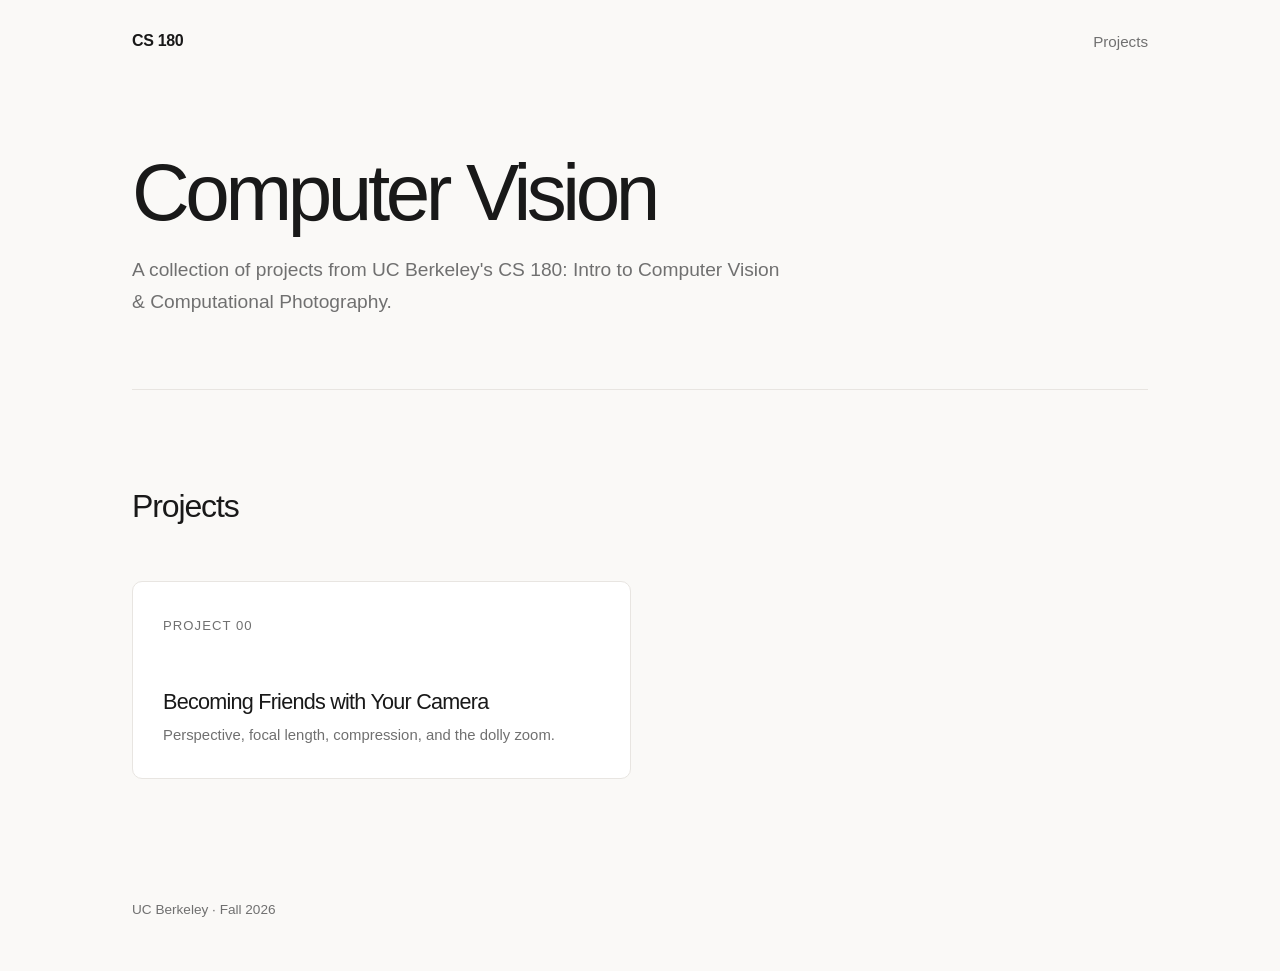
==== index.html @ 6c925011 "html changes" ====
<!DOCTYPE html>
<html lang="en">
<head>
    <meta charset="UTF-8">
    <meta name="viewport" content="width=device-width, initial-scale=1.0">

    <title>CS 180 — Portfolio</title>

    <link rel="stylesheet" href="/style.css">
</head>

<body>

<nav>
    <a class="nav-title" href="/">CS 180</a>

    <div class="nav-links">
        <a href="/">Projects</a>
    </div>
</nav>

<main>

    <header>
        <h1>Computer Vision</h1>

        <p class="subtitle">
            A collection of projects from UC Berkeley's CS 180:
            Intro to Computer Vision & Computational Photography.
        </p>
    </header>

    <div class="divider"></div>

    <section>
        <h2>Projects</h2>

        <div class="projects">

            <a class="project-card" href="/proj0/">
                <span class="project-number">Project 00</span>

                <h2>Becoming Friends with Your Camera</h2>

                <p>
                    Perspective, focal length, compression,
                    and the dolly zoom.
                </p>
            </a>

            <!--
            Copy this card for future projects:

            <a class="project-card" href="/proj1/">
                <span class="project-number">Project 01</span>

                <h2>Project Title</h2>

                <p>
                    Short description.
                </p>
            </a>
            -->

        </div>
    </section>

</main>

<footer>
    UC Berkeley · Fall 2026
</footer>

</body>
</html>
---- style.css ----
:root {
    --bg: #faf9f7;
    --surface: #ffffff;
    --text: #191919;
    --muted: #707070;
    --border: #e8e5e1;
    --accent: #315f8c;

    --content-width: 1080px;
    --text-width: 720px;

    --radius: 10px;
}

* {
    box-sizing: border-box;
}

html {
    scroll-behavior: smooth;
}

body {
    margin: 0;
    background: var(--bg);
    color: var(--text);
    font-family:
        Inter,
        ui-sans-serif,
        -apple-system,
        BlinkMacSystemFont,
        "Segoe UI",
        Helvetica,
        Arial,
        sans-serif;
    line-height: 1.65;
    -webkit-font-smoothing: antialiased;
}

/* Navigation */

nav {
    max-width: var(--content-width);
    margin: auto;
    padding: 28px 32px;
    display: flex;
    justify-content: space-between;
    align-items: center;
}

nav a {
    color: var(--text);
    text-decoration: none;
}

.nav-title {
    font-weight: 600;
    letter-spacing: -0.02em;
}

.nav-links {
    display: flex;
    gap: 24px;
}

.nav-links a {
    color: var(--muted);
    font-size: 0.95rem;
    transition: color 0.2s ease;
}

.nav-links a:hover {
    color: var(--text);
}

/* General layout */

main {
    max-width: var(--content-width);
    margin: auto;
    padding: 70px 32px 120px;
}

/* Typography */

h1 {
    margin: 0 0 20px;
    font-size: clamp(2.6rem, 7vw, 5rem);
    font-weight: 500;
    line-height: 1.02;
    letter-spacing: -0.055em;
}

h2 {
    margin: 90px 0 14px;
    font-size: 2rem;
    font-weight: 500;
    letter-spacing: -0.035em;
}

h3 {
    font-weight: 500;
    letter-spacing: -0.02em;
}

p {
    max-width: var(--text-width);
    color: #3e3e3e;
}

.subtitle {
    max-width: 650px;
    margin: 0;
    color: var(--muted);
    font-size: 1.2rem;
}

/* Project metadata */

.meta {
    display: flex;
    flex-wrap: wrap;
    gap: 8px 24px;
    margin-top: 32px;
    color: var(--muted);
    font-size: 0.9rem;
}

/* Dividers */

.divider {
    height: 1px;
    background: var(--border);
    margin: 72px 0;
}

/* Images */

img {
    display: block;
    max-width: 100%;
}

.figure {
    margin: 36px 0;
}

.figure img {
    width: 100%;
    border-radius: var(--radius);
}

.figure figcaption {
    margin-top: 10px;
    color: var(--muted);
    font-size: 0.88rem;
}

/* Two-column comparison */

.image-grid {
    display: grid;
    grid-template-columns: repeat(2, 1fr);
    gap: 18px;
    margin: 36px 0;
}

.image-grid figure {
    margin: 0;
}

.image-grid img {
    width: 100%;
    height: auto;
    border-radius: var(--radius);
}

.image-grid figcaption {
    margin-top: 9px;
    color: var(--muted);
    font-size: 0.88rem;
}

/* Homepage project cards */

.projects {
    display: grid;
    grid-template-columns: repeat(2, 1fr);
    gap: 18px;
    margin-top: 48px;
}

.project-card {
    display: block;
    padding: 30px;
    min-height: 190px;
    background: var(--surface);
    border: 1px solid var(--border);
    border-radius: var(--radius);
    color: inherit;
    text-decoration: none;
    transition:
        transform 0.2s ease,
        border-color 0.2s ease;
}

.project-card:hover {
    transform: translateY(-3px);
    border-color: #cac6c0;
}

.project-number {
    color: var(--muted);
    font-size: 0.82rem;
    text-transform: uppercase;
    letter-spacing: 0.08em;
}

.project-card h2 {
    margin: 45px 0 4px;
    font-size: 1.35rem;
}

.project-card p {
    margin: 0;
    color: var(--muted);
    font-size: 0.93rem;
}

/* Footer */

footer {
    max-width: var(--content-width);
    margin: auto;
    padding: 0 32px 50px;
    color: var(--muted);
    font-size: 0.85rem;
}

/* Mobile */

@media (max-width: 700px) {
    nav {
        padding: 22px 20px;
    }

    main {
        padding: 45px 20px 80px;
    }

    .image-grid,
    .projects {
        grid-template-columns: 1fr;
    }

    h2 {
        margin-top: 65px;
    }

    footer {
        padding: 0 20px 35px;
    }
}

/* Printing for Gradescope PDF */

@media print {
    body {
        background: white;
    }

    nav,
    footer {
        display: none;
    }

    main {
        padding: 0;
        max-width: none;
    }

    .image-grid {
        break-inside: avoid;
    }

    figure {
        break-inside: avoid;
    }
}
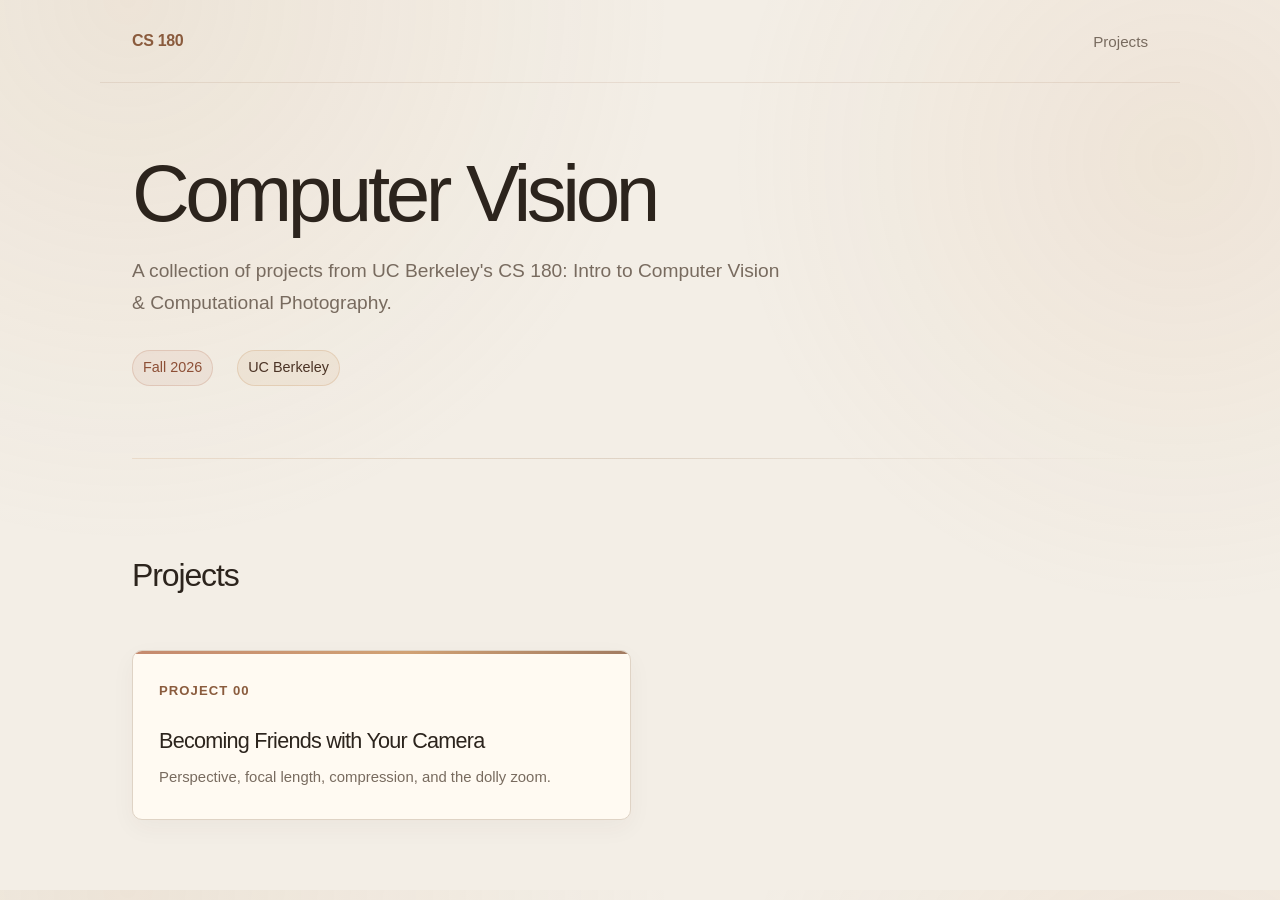
==== commit d449145f: "Remove bottom footer area" ====
--- a/index.html
+++ b/index.html
@@ -28,6 +28,11 @@
             A collection of projects from UC Berkeley's CS 180:
             Intro to Computer Vision & Computational Photography.
         </p>
+
+        <div class="meta">
+            <span>Fall 2026</span>
+            <span>UC Berkeley</span>
+        </div>
     </header>
 
     <div class="divider"></div>
@@ -67,10 +72,5 @@
 
 </main>
 
-<footer>
-    UC Berkeley · Fall 2026
-</footer>
-
 </body>
 </html>
-
--- a/style.css
+++ b/style.css
@@ -1,10 +1,15 @@
 :root {
-    --bg: #faf9f7;
-    --surface: #ffffff;
-    --text: #191919;
-    --muted: #707070;
-    --border: #e8e5e1;
-    --accent: #315f8c;
+    --bg: #f3eee6;
+    --surface: #fffaf2;
+    --surface-hover: #fffdf8;
+    --text: #2c241d;
+    --muted: #786b5f;
+    --border: #dfd3c5;
+    --accent: #8a5b3d;
+    --accent-soft: #eadbca;
+    --terracotta: #b66d4d;
+    --caramel: #c58b55;
+    --espresso: #4b3325;
 
     --content-width: 1080px;
     --text-width: 720px;
@@ -22,7 +27,10 @@
 
 body {
     margin: 0;
-    background: var(--bg);
+    background:
+        radial-gradient(circle at 10% 0%, rgba(196, 158, 116, 0.13), transparent 34rem),
+        radial-gradient(circle at 92% 18%, rgba(197, 139, 85, 0.1), transparent 28rem),
+        var(--bg);
     color: var(--text);
     font-family:
         Inter,
@@ -46,6 +54,7 @@
     display: flex;
     justify-content: space-between;
     align-items: center;
+    border-bottom: 1px solid rgba(138, 91, 61, 0.12);
 }
 
 nav a {
@@ -56,6 +65,7 @@
 .nav-title {
     font-weight: 600;
     letter-spacing: -0.02em;
+    color: var(--accent);
 }
 
 .nav-links {
@@ -70,7 +80,7 @@
 }
 
 .nav-links a:hover {
-    color: var(--text);
+    color: var(--terracotta);
 }
 
 /* General layout */
@@ -78,7 +88,7 @@
 main {
     max-width: var(--content-width);
     margin: auto;
-    padding: 70px 32px 120px;
+    padding: 70px 32px 70px;
 }
 
 /* Typography */
@@ -126,11 +136,30 @@
     font-size: 0.9rem;
 }
 
+.meta span {
+    padding: 5px 10px;
+    background: rgba(255, 250, 242, 0.65);
+    border: 1px solid var(--border);
+    border-radius: 999px;
+}
+
+.meta span:first-child {
+    color: #8d4f36;
+    background: rgba(182, 109, 77, 0.08);
+    border-color: rgba(182, 109, 77, 0.22);
+}
+
+.meta span:last-child {
+    color: var(--espresso);
+    background: rgba(197, 139, 85, 0.09);
+    border-color: rgba(197, 139, 85, 0.24);
+}
+
 /* Dividers */
 
 .divider {
     height: 1px;
-    background: var(--border);
+    background: linear-gradient(90deg, var(--accent-soft), var(--border), transparent);
     margin: 72px 0;
 }
 
@@ -191,33 +220,50 @@
 }
 
 .project-card {
+    position: relative;
+    overflow: hidden;
     display: block;
-    padding: 30px;
-    min-height: 190px;
+    padding: 26px;
+    min-height: 170px;
     background: var(--surface);
     border: 1px solid var(--border);
     border-radius: var(--radius);
     color: inherit;
     text-decoration: none;
+    box-shadow: 0 8px 24px rgba(74, 52, 36, 0.045);
     transition:
         transform 0.2s ease,
-        border-color 0.2s ease;
+        border-color 0.2s ease,
+        box-shadow 0.2s ease,
+        background 0.2s ease;
+}
+
+.project-card::before {
+    content: "";
+    position: absolute;
+    inset: 0 0 auto;
+    height: 3px;
+    background: linear-gradient(90deg, var(--terracotta), var(--caramel) 55%, var(--accent));
+    opacity: 0.8;
 }
 
 .project-card:hover {
     transform: translateY(-3px);
-    border-color: #cac6c0;
+    background: var(--surface-hover);
+    border-color: #c9ad92;
+    box-shadow: 0 12px 30px rgba(74, 52, 36, 0.08);
 }
 
 .project-number {
-    color: var(--muted);
+    color: var(--accent);
     font-size: 0.82rem;
+    font-weight: 600;
     text-transform: uppercase;
     letter-spacing: 0.08em;
 }
 
 .project-card h2 {
-    margin: 45px 0 4px;
+    margin: 20px 0 6px;
     font-size: 1.35rem;
 }
 
@@ -232,7 +278,7 @@
 footer {
     max-width: var(--content-width);
     margin: auto;
-    padding: 0 32px 50px;
+    padding: 24px 32px 50px;
     color: var(--muted);
     font-size: 0.85rem;
 }
@@ -245,7 +291,7 @@
     }
 
     main {
-        padding: 45px 20px 80px;
+        padding: 45px 20px 55px;
     }
 
     .image-grid,
@@ -287,4 +333,3 @@
         break-inside: avoid;
     }
 }
-
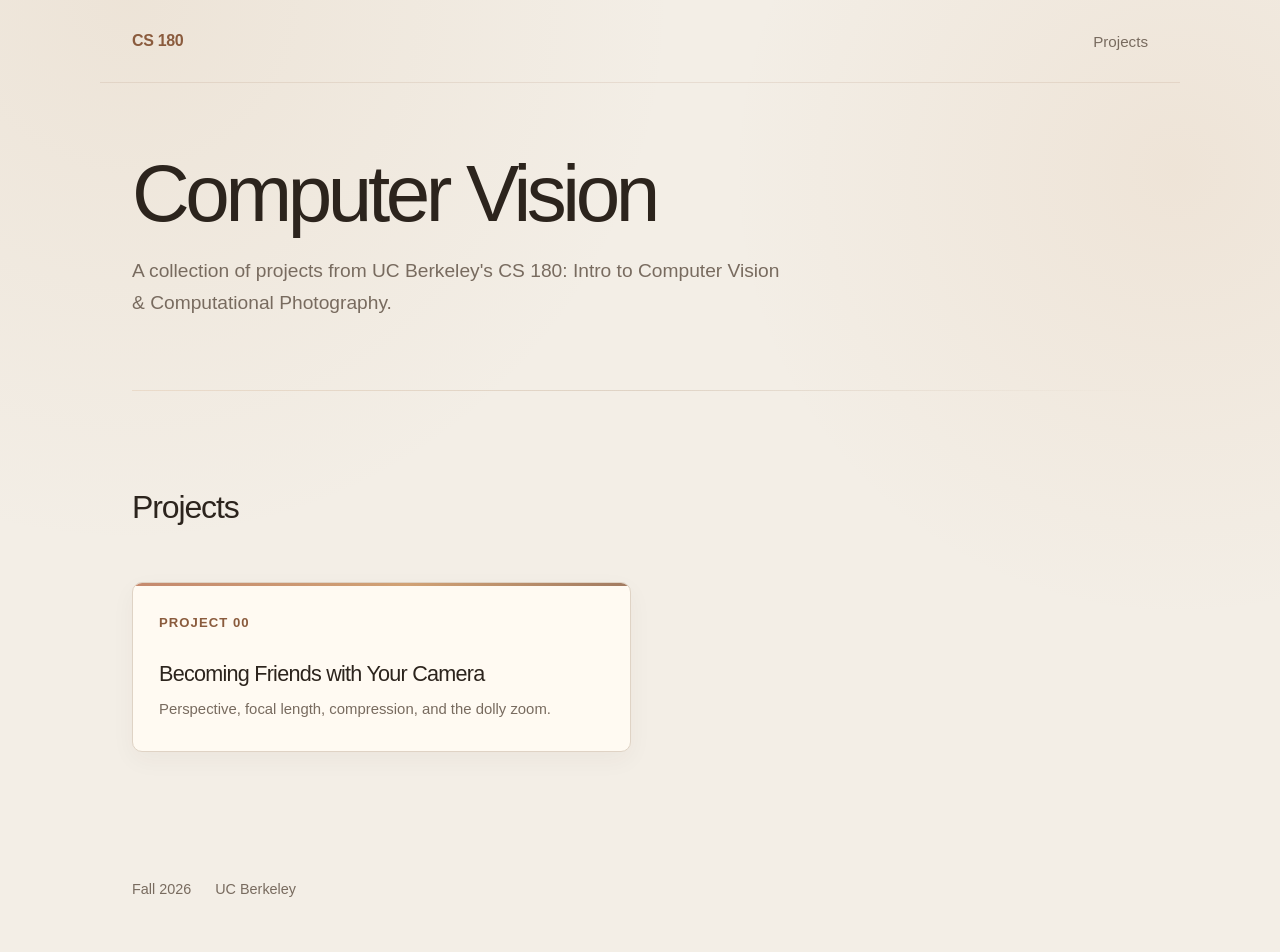
==== commit c5317854: "Restore semester and university footer" ====
--- a/index.html
+++ b/index.html
@@ -29,10 +29,6 @@
             Intro to Computer Vision & Computational Photography.
         </p>
 
-        <div class="meta">
-            <span>Fall 2026</span>
-            <span>UC Berkeley</span>
-        </div>
     </header>
 
     <div class="divider"></div>
@@ -72,5 +68,10 @@
 
 </main>
 
+<footer class="meta">
+    <span>Fall 2026</span>
+    <span>UC Berkeley</span>
+</footer>
+
 </body>
 </html>
--- a/style.css
+++ b/style.css
@@ -27,10 +27,12 @@
 
 body {
     margin: 0;
+    min-height: 100vh;
     background:
         radial-gradient(circle at 10% 0%, rgba(196, 158, 116, 0.13), transparent 34rem),
         radial-gradient(circle at 92% 18%, rgba(197, 139, 85, 0.1), transparent 28rem),
         var(--bg);
+    background-repeat: no-repeat;
     color: var(--text);
     font-family:
         Inter,
@@ -134,25 +136,6 @@
     margin-top: 32px;
     color: var(--muted);
     font-size: 0.9rem;
-}
-
-.meta span {
-    padding: 5px 10px;
-    background: rgba(255, 250, 242, 0.65);
-    border: 1px solid var(--border);
-    border-radius: 999px;
-}
-
-.meta span:first-child {
-    color: #8d4f36;
-    background: rgba(182, 109, 77, 0.08);
-    border-color: rgba(182, 109, 77, 0.22);
-}
-
-.meta span:last-child {
-    color: var(--espresso);
-    background: rgba(197, 139, 85, 0.09);
-    border-color: rgba(197, 139, 85, 0.24);
 }
 
 /* Dividers */
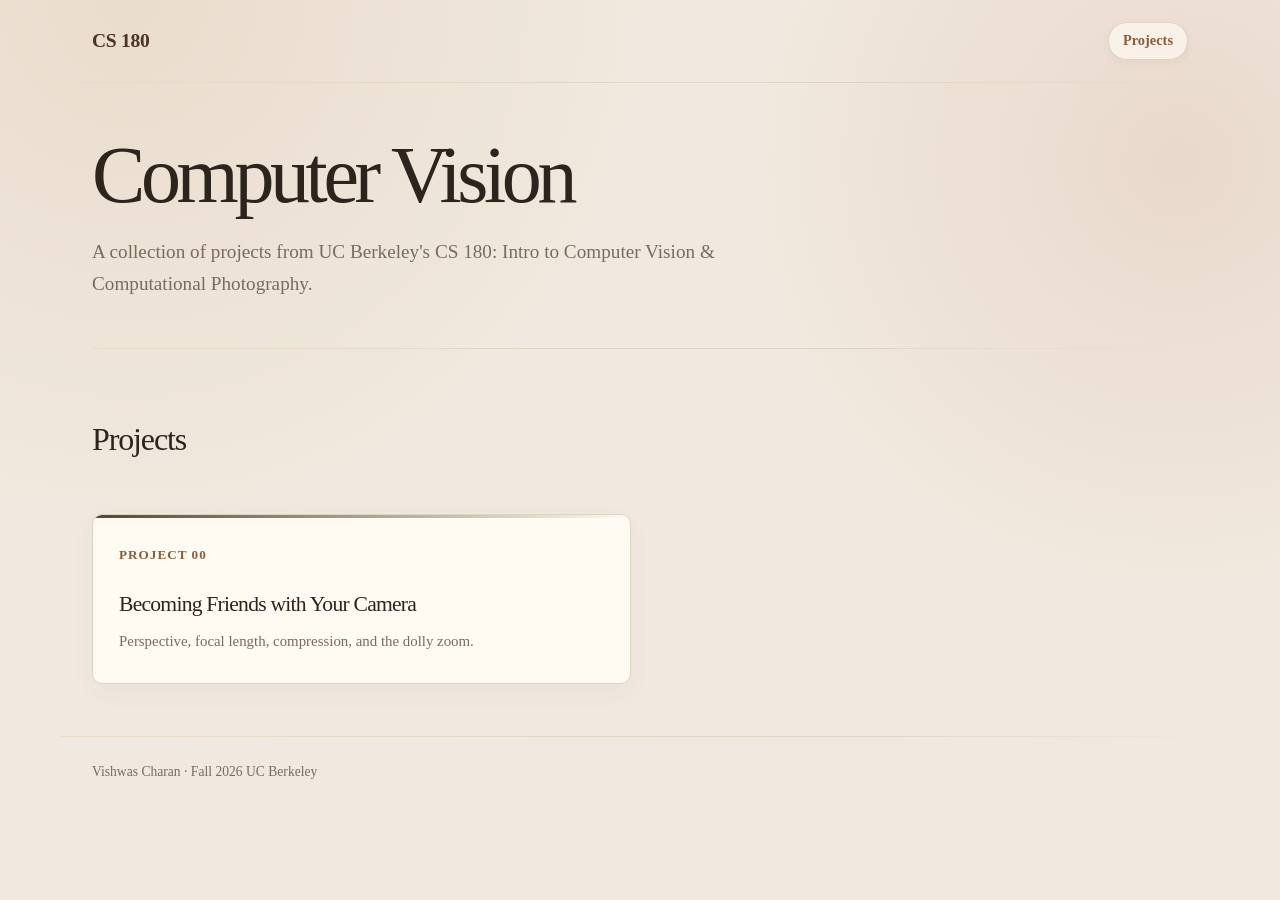
==== commit cbcc9fbc: "final proj0" ====
--- a/index.html
+++ b/index.html
@@ -4,7 +4,7 @@
     <meta charset="UTF-8">
     <meta name="viewport" content="width=device-width, initial-scale=1.0">
 
-    <title>CS 180 — Portfolio</title>
+    <title>CS 180 | Portfolio</title>
 
     <link rel="stylesheet" href="/style.css">
 </head>
@@ -68,9 +68,8 @@
 
 </main>
 
-<footer class="meta">
-    <span>Fall 2026</span>
-    <span>UC Berkeley</span>
+<footer class="site-footer">
+    <span>Vishwas Charan · Fall 2026 UC Berkeley</span>
 </footer>
 
 </body>
--- a/style.css
+++ b/style.css
@@ -1,5 +1,5 @@
 :root {
-    --bg: #f3eee6;
+    --bg: #f1e9df;
     --surface: #fffaf2;
     --surface-hover: #fffdf8;
     --text: #2c241d;
@@ -11,8 +11,12 @@
     --caramel: #c58b55;
     --espresso: #4b3325;
 
-    --content-width: 1080px;
-    --text-width: 720px;
+    --content-width: 1160px;
+    --text-width: 760px;
+    --body-font: "Segoe UI";
+    --display-font: Candara, "Segoe UI";
+    --rule-gradient: linear-gradient(90deg, var(--accent-soft), var(--border) 68%, transparent);
+    --card-accent-gradient: linear-gradient(90deg, var(--espresso), rgba(75, 51, 37, 0));
 
     --radius: 10px;
 }
@@ -29,20 +33,12 @@
     margin: 0;
     min-height: 100vh;
     background:
-        radial-gradient(circle at 10% 0%, rgba(196, 158, 116, 0.13), transparent 34rem),
-        radial-gradient(circle at 92% 18%, rgba(197, 139, 85, 0.1), transparent 28rem),
+        radial-gradient(circle at 10% 0%, rgba(196, 158, 116, 0.17), transparent 34rem),
+        radial-gradient(circle at 92% 18%, rgba(182, 109, 77, 0.13), transparent 28rem),
         var(--bg);
     background-repeat: no-repeat;
     color: var(--text);
-    font-family:
-        Inter,
-        ui-sans-serif,
-        -apple-system,
-        BlinkMacSystemFont,
-        "Segoe UI",
-        Helvetica,
-        Arial,
-        sans-serif;
+    font-family: var(--body-font);
     line-height: 1.65;
     -webkit-font-smoothing: antialiased;
 }
@@ -52,11 +48,12 @@
 nav {
     max-width: var(--content-width);
     margin: auto;
-    padding: 28px 32px;
+    padding: 22px 32px;
     display: flex;
     justify-content: space-between;
     align-items: center;
-    border-bottom: 1px solid rgba(138, 91, 61, 0.12);
+    border-bottom: 1px solid transparent;
+    border-image: var(--rule-gradient) 1;
 }
 
 nav a {
@@ -65,10 +62,16 @@
 }
 
 .nav-title {
+    display: inline-flex;
+    align-items: center;
+    font-size: 1.22rem;
     font-weight: 600;
-    letter-spacing: -0.02em;
-    color: var(--accent);
-}
+    letter-spacing: -0.015em;
+    color: var(--espresso);
+    transition: color 0.2s ease;
+}
+
+.nav-title:hover { color: var(--terracotta); }
 
 .nav-links {
     display: flex;
@@ -76,13 +79,55 @@
 }
 
 .nav-links a {
-    color: var(--muted);
-    font-size: 0.95rem;
-    transition: color 0.2s ease;
+    display: inline-flex;
+    align-items: center;
+    min-height: 36px;
+    padding: 6px 14px;
+    background: rgba(255, 250, 242, 0.72);
+    border: 1px solid var(--border);
+    border-radius: 999px;
+    color: var(--accent);
+    font-size: 0.9rem;
+    font-weight: 600;
+    box-shadow: 0 3px 10px rgba(74, 52, 36, 0.04);
+    transition:
+        color 0.2s ease,
+        background 0.2s ease,
+        border-color 0.2s ease,
+        transform 0.2s ease;
 }
 
 .nav-links a:hover {
+    color: var(--espresso);
+    background: var(--surface-hover);
+    border-color: #c9ad92;
+    transform: translateY(-1px);
+}
+
+a:focus-visible {
+    outline: 3px solid rgba(182, 109, 77, 0.28);
+    outline-offset: 3px;
+}
+
+main p a,
+main li a,
+figcaption a {
+    color: var(--accent);
+    font-weight: 600;
+    text-decoration: underline;
+    text-decoration-color: var(--caramel);
+    text-decoration-thickness: 1.5px;
+    text-underline-offset: 3px;
+    transition:
+        color 0.2s ease,
+        text-decoration-color 0.2s ease;
+}
+
+main p a:hover,
+main li a:hover,
+figcaption a:hover {
     color: var(--terracotta);
+    text-decoration-color: currentColor;
 }
 
 /* General layout */
@@ -90,10 +135,17 @@
 main {
     max-width: var(--content-width);
     margin: auto;
-    padding: 70px 32px 70px;
+    padding: 52px 32px;
 }
 
 /* Typography */
+
+h1,
+h2,
+h3,
+.nav-title {
+    font-family: var(--display-font);
+}
 
 h1 {
     margin: 0 0 20px;
@@ -104,7 +156,7 @@
 }
 
 h2 {
-    margin: 90px 0 14px;
+    margin: 64px 0 14px;
     font-size: 2rem;
     font-weight: 500;
     letter-spacing: -0.035em;
@@ -126,6 +178,126 @@
     color: var(--muted);
     font-size: 1.2rem;
 }
+
+/* Project pages */
+
+.project-page {
+    padding-top: 40px;
+    padding-bottom: 0;
+}
+.project-hero { position: relative; }
+.project-hero h1 {
+    max-width: 900px;
+    margin-top: 20px;
+    font-size: clamp(3rem, 7.5vw, 5.4rem);
+}
+
+.project-kicker {
+    color: var(--accent);
+    font-size: 0.78rem;
+    font-weight: 650;
+    letter-spacing: 0.11em;
+    text-transform: uppercase;
+}
+
+.project-kicker {
+    display: block;
+    margin-top: 0;
+}
+
+.project-section {
+    padding: 18px 0 50px;
+    scroll-margin-top: 28px;
+}
+.project-section + .project-section {
+    border-top: 1px solid transparent;
+    border-image: var(--rule-gradient) 1;
+}
+.project-page .project-section:last-of-type { padding-bottom: 28px; }
+
+.section-heading {
+    display: grid;
+    grid-template-columns: 64px minmax(0, 1fr);
+    gap: 22px;
+    align-items: start;
+}
+
+.section-heading h2 {
+    max-width: 760px;
+    margin: 4px 0 0;
+    font-size: clamp(2rem, 4vw, 3.2rem);
+    line-height: 1.08;
+}
+.section-number {
+    padding-top: 4px;
+    color: var(--caramel);
+    font-family: var(--display-font);
+    font-size: 1.6rem;
+    font-style: italic;
+}
+
+.section-intro {
+    margin: 28px 0 0 86px;
+    font-size: 1.08rem;
+}
+
+.image-frame {
+    position: relative;
+    overflow: hidden;
+    background: var(--accent-soft);
+    border-radius: var(--radius);
+    box-shadow: 0 14px 36px rgba(74, 52, 36, 0.08);
+}
+.image-frame img { width: 100%; }
+.portrait-grid img,
+.architecture-grid img {
+    aspect-ratio: 3 / 4;
+    object-fit: cover;
+}
+.portrait-grid img { object-position: center 22%; }
+.architecture-grid img { object-position: center 48%; }
+
+.image-label {
+    position: absolute;
+    top: 14px;
+    left: 14px;
+    padding: 6px 10px;
+    background: rgba(44, 36, 29, 0.82);
+    border: 1px solid rgba(255, 255, 255, 0.18);
+    border-radius: 999px;
+    color: #fffaf2;
+    font-size: 0.72rem;
+    font-weight: 600;
+    letter-spacing: 0.06em;
+    text-transform: uppercase;
+    backdrop-filter: blur(8px);
+}
+
+.image-grid figcaption,
+.figure figcaption { line-height: 1.55; }
+figcaption strong { color: var(--text); font-weight: 600; }
+
+.observation {
+    display: grid;
+    grid-template-columns: 150px minmax(0, 1fr);
+    gap: 22px;
+    margin: 38px 0 0 86px;
+    padding: 22px 24px;
+    background: rgba(255, 250, 242, 0.65);
+    border: 1px solid var(--border);
+    border-left: 3px solid var(--terracotta);
+    border-radius: var(--radius);
+}
+.observation span {
+    color: var(--accent);
+    font-size: 0.78rem;
+    font-weight: 650;
+    letter-spacing: 0.08em;
+    text-transform: uppercase;
+}
+.observation p { margin: 0; color: var(--muted); }
+.dolly-figure { margin-top: 36px; }
+.wide-frame img { aspect-ratio: 16 / 9; object-fit: cover; }
 
 /* Project metadata */
 
@@ -142,8 +314,12 @@
 
 .divider {
     height: 1px;
-    background: linear-gradient(90deg, var(--accent-soft), var(--border), transparent);
-    margin: 72px 0;
+    background: var(--rule-gradient);
+    margin: 48px 0;
+}
+
+.project-hero + .divider {
+    margin: 26px 0 8px;
 }
 
 /* Images */
@@ -154,7 +330,7 @@
 }
 
 .figure {
-    margin: 36px 0;
+    margin: 28px 0;
 }
 
 .figure img {
@@ -174,7 +350,7 @@
     display: grid;
     grid-template-columns: repeat(2, 1fr);
     gap: 18px;
-    margin: 36px 0;
+    margin: 28px 0;
 }
 
 .image-grid figure {
@@ -226,8 +402,8 @@
     position: absolute;
     inset: 0 0 auto;
     height: 3px;
-    background: linear-gradient(90deg, var(--terracotta), var(--caramel) 55%, var(--accent));
-    opacity: 0.8;
+    background: var(--card-accent-gradient);
+    opacity: 0.92;
 }
 
 .project-card:hover {
@@ -258,10 +434,14 @@
 
 /* Footer */
 
-footer {
+.site-footer {
     max-width: var(--content-width);
     margin: auto;
     padding: 24px 32px 50px;
+    display: flex;
+    align-items: center;
+    border-top: 1px solid;
+    border-image: var(--rule-gradient) 1;
     color: var(--muted);
     font-size: 0.85rem;
 }
@@ -270,11 +450,11 @@
 
 @media (max-width: 700px) {
     nav {
-        padding: 22px 20px;
+        padding: 18px 20px;
     }
 
     main {
-        padding: 45px 20px 55px;
+        padding: 36px 20px 42px;
     }
 
     .image-grid,
@@ -283,11 +463,28 @@
     }
 
     h2 {
-        margin-top: 65px;
-    }
-
-    footer {
-        padding: 0 20px 35px;
+        margin-top: 50px;
+    }
+
+    .project-page {
+        padding-top: 30px;
+        padding-bottom: 0;
+    }
+    .project-kicker { margin-top: 0; }
+    .project-section { padding: 14px 0 42px; }
+    .section-heading {
+        grid-template-columns: 42px minmax(0, 1fr);
+        gap: 12px;
+    }
+    .section-heading h2 { margin-top: 4px; }
+    .section-intro,
+    .observation { margin-left: 54px; }
+    .observation { grid-template-columns: 1fr; gap: 8px; }
+    .portrait-grid img,
+    .architecture-grid img { aspect-ratio: auto; }
+
+    .site-footer {
+        padding: 20px 20px 35px;
     }
 }
 
@@ -316,3 +513,5 @@
         break-inside: avoid;
     }
 }
+
+
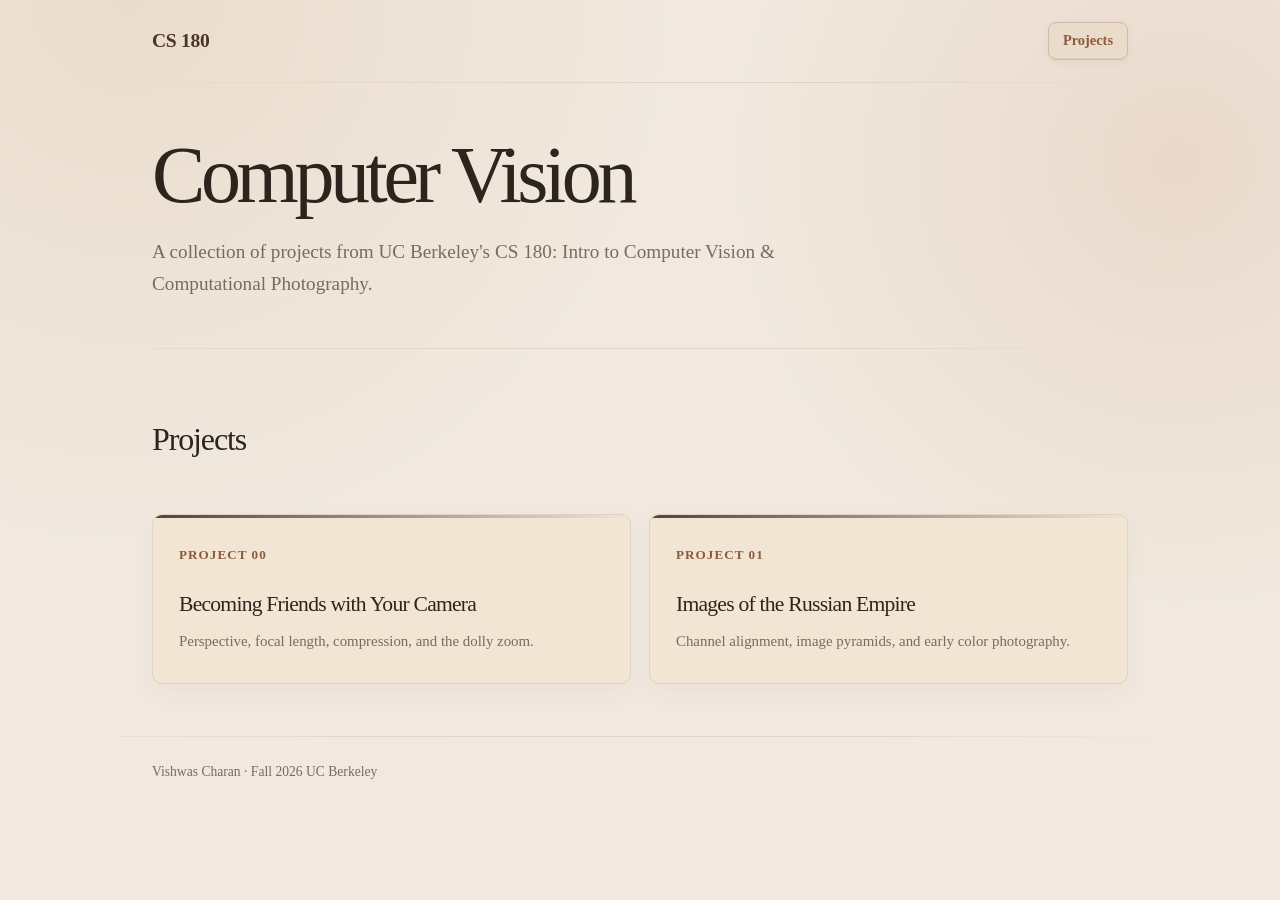
==== commit 0cd034b2: "proj01" ====
--- a/index.html
+++ b/index.html
@@ -49,19 +49,15 @@
                 </p>
             </a>
 
-            <!--
-            Copy this card for future projects:
-
             <a class="project-card" href="/proj1/">
                 <span class="project-number">Project 01</span>
 
-                <h2>Project Title</h2>
+                <h2>Images of the Russian Empire</h2>
 
                 <p>
-                    Short description.
+                    Channel alignment, image pyramids, and early color photography.
                 </p>
             </a>
-            -->
 
         </div>
     </section>
--- a/style.css
+++ b/style.css
@@ -1,7 +1,7 @@
 :root {
     --bg: #f1e9df;
-    --surface: #fffaf2;
-    --surface-hover: #fffdf8;
+    --surface: #f3e5d3;
+    --surface-hover: #ead7c0;
     --text: #2c241d;
     --muted: #786b5f;
     --border: #dfd3c5;
@@ -11,14 +11,15 @@
     --caramel: #c58b55;
     --espresso: #4b3325;
 
-    --content-width: 1160px;
-    --text-width: 760px;
+    --content-width: 1040px;
+    --text-width: 700px;
     --body-font: "Segoe UI";
     --display-font: Candara, "Segoe UI";
     --rule-gradient: linear-gradient(90deg, var(--accent-soft), var(--border) 68%, transparent);
     --card-accent-gradient: linear-gradient(90deg, var(--espresso), rgba(75, 51, 37, 0));
 
     --radius: 10px;
+    --control-radius: 8px;
 }
 
 * {
@@ -83,13 +84,15 @@
     align-items: center;
     min-height: 36px;
     padding: 6px 14px;
-    background: rgba(255, 250, 242, 0.72);
-    border: 1px solid var(--border);
-    border-radius: 999px;
+    background: var(--accent-soft);
+    border: 1px solid #d1bba3;
+    border-radius: var(--control-radius);
     color: var(--accent);
     font-size: 0.9rem;
     font-weight: 600;
-    box-shadow: 0 3px 10px rgba(74, 52, 36, 0.04);
+    box-shadow:
+        inset 0 -1px 0 rgba(75, 51, 37, 0.08),
+        0 2px 7px rgba(74, 52, 36, 0.05);
     transition:
         color 0.2s ease,
         background 0.2s ease,
@@ -263,9 +266,9 @@
     left: 14px;
     padding: 6px 10px;
     background: rgba(44, 36, 29, 0.82);
-    border: 1px solid rgba(255, 255, 255, 0.18);
-    border-radius: 999px;
-    color: #fffaf2;
+    border: 1px solid rgba(243, 229, 211, 0.28);
+    border-radius: var(--control-radius);
+    color: var(--surface);
     font-size: 0.72rem;
     font-weight: 600;
     letter-spacing: 0.06em;
@@ -283,7 +286,7 @@
     gap: 22px;
     margin: 38px 0 0 86px;
     padding: 22px 24px;
-    background: rgba(255, 250, 242, 0.65);
+    background: rgba(234, 219, 202, 0.58);
     border: 1px solid var(--border);
     border-left: 3px solid var(--terracotta);
     border-radius: var(--radius);
@@ -353,6 +356,12 @@
     margin: 28px 0;
 }
 
+.portrait-grid {
+    max-width: 860px;
+    margin-right: auto;
+    margin-left: auto;
+}
+
 .image-grid figure {
     margin: 0;
 }
@@ -367,6 +376,329 @@
     margin-top: 9px;
     color: var(--muted);
     font-size: 0.88rem;
+}
+
+/* Project 1 */
+
+.project-jump-links {
+    display: flex;
+    flex-wrap: wrap;
+    gap: 12px;
+    margin-top: 30px;
+}
+
+.project-jump-links a {
+    padding: 7px 13px;
+    background: var(--accent-soft);
+    border: 1px solid #d1bba3;
+    border-radius: var(--control-radius);
+    color: var(--accent);
+    font-size: 0.82rem;
+    font-weight: 650;
+    letter-spacing: 0.04em;
+    text-decoration: none;
+    text-transform: uppercase;
+    box-shadow: inset 0 -1px 0 rgba(75, 51, 37, 0.08);
+    transition:
+        color 0.2s ease,
+        background 0.2s ease,
+        border-color 0.2s ease,
+        transform 0.2s ease;
+}
+
+.project-jump-links a:hover {
+    color: var(--terracotta);
+    background: var(--surface-hover);
+    border-color: #c6a98d;
+    transform: translateY(-1px);
+}
+
+.approach-layout {
+    max-width: 860px;
+    margin: 42px auto 0;
+    border-top: 1px solid var(--border);
+}
+
+.approach-block {
+    display: grid;
+    grid-template-columns: 130px minmax(0, 1fr);
+    gap: 28px;
+    padding: 30px 0 34px;
+    border-bottom: 1px solid var(--border);
+}
+
+.approach-label {
+    padding-top: 4px;
+    color: var(--accent);
+    font-size: 0.75rem;
+    font-weight: 650;
+    letter-spacing: 0.08em;
+    text-transform: uppercase;
+}
+
+.approach-copy h3 {
+    margin: 0 0 9px;
+    font-size: 1.35rem;
+}
+
+.approach-copy p {
+    margin: 0;
+    color: var(--muted);
+}
+
+.alignment-intro {
+    display: grid;
+    grid-template-columns: minmax(0, 0.9fr) minmax(0, 1.1fr);
+    gap: 36px;
+    align-items: start;
+}
+
+.alignment-example {
+    width: 180px;
+    margin: 0;
+    justify-self: center;
+}
+
+.alignment-example img {
+    display: block;
+    width: 100%;
+    height: auto;
+    border: 1px solid var(--border);
+}
+
+.alignment-example figcaption {
+    margin-top: 6px;
+    color: var(--muted);
+    font-size: 0.7rem;
+    line-height: 1.35;
+}
+
+.alignment-copy-column .process-line {
+    grid-template-columns: 1fr;
+    gap: 8px;
+    margin-top: 22px;
+    padding: 16px 0;
+}
+
+.alignment-copy-column .process-arrow {
+    display: block;
+    width: 24px;
+    padding: 0;
+    text-align: center;
+    transform: none;
+}
+
+.alignment-copy-column .process-number {
+    display: block;
+    width: 24px;
+    text-align: center;
+}
+
+.process-line {
+    display: grid;
+    grid-template-columns: minmax(0, 1fr) 24px minmax(0, 1fr) 24px minmax(0, 1fr);
+    align-items: center;
+    gap: 8px;
+    margin-top: 22px;
+    padding: 16px 0;
+    border-top: 1px solid var(--border);
+    border-bottom: 1px solid var(--border);
+    color: var(--espresso);
+}
+
+.process-step {
+    display: grid;
+    grid-template-columns: 24px minmax(0, 1fr);
+    gap: 9px;
+    align-items: start;
+}
+
+.process-number {
+    color: var(--caramel);
+    font-family: var(--display-font);
+    font-size: 0.8rem;
+    font-style: italic;
+}
+
+.process-step strong {
+    display: block;
+    font-size: 0.88rem;
+    font-weight: 650;
+}
+
+.process-step small {
+    display: block;
+    margin-top: 2px;
+    color: var(--muted);
+    font-size: 0.72rem;
+    line-height: 1.4;
+}
+
+.process-arrow {
+    color: var(--caramel);
+    font-size: 1rem;
+    text-align: center;
+}
+
+.metric-pair,
+.search-comparison {
+    display: grid;
+    grid-template-columns: repeat(2, minmax(0, 1fr));
+    gap: 0;
+}
+
+.metric-definition:first-child,
+.search-comparison > div:first-child {
+    padding-right: 26px;
+    border-right: 1px solid var(--border);
+}
+
+.metric-definition:last-child,
+.search-comparison > div:last-child {
+    padding-left: 26px;
+}
+
+.formula {
+    margin: 4px 0 16px;
+    padding: 9px 0 9px 16px;
+    border-left: 2px solid var(--caramel);
+    color: var(--espresso);
+}
+
+.formula math {
+    margin: 0;
+    font-size: 1.08rem;
+    text-align: left;
+}
+
+.section-meta {
+    display: flex;
+    flex-wrap: wrap;
+    align-items: center;
+    gap: 0;
+    margin: 16px 0 0 86px;
+}
+
+.section-meta span {
+    padding: 0;
+    color: var(--muted);
+    font-size: 0.72rem;
+    font-weight: 650;
+    letter-spacing: 0.04em;
+    text-transform: uppercase;
+}
+
+.section-meta span + span::before {
+    content: "·";
+    margin: 0 10px;
+    color: var(--caramel);
+}
+
+.project-page .image-label {
+    display: none;
+}
+
+.result-grid {
+    display: grid;
+    grid-template-columns: repeat(2, minmax(0, 1fr));
+    gap: 30px 20px;
+    max-width: 880px;
+    margin: 34px auto 0;
+}
+
+.result-grid figure {
+    margin: 0;
+}
+
+.result-grid img {
+    width: 100%;
+    height: auto;
+}
+
+.result-grid figcaption {
+    margin-top: 11px;
+    color: var(--muted);
+    font-size: 0.84rem;
+    line-height: 1.55;
+}
+
+.result-grid > figure:last-child:nth-child(odd) {
+    grid-column: 1 / -1;
+    width: calc(50% - 10px);
+    justify-self: center;
+}
+
+.result-note {
+    display: block;
+    margin-top: 9px;
+    padding-top: 9px;
+    border-top: 1px solid var(--border);
+    color: var(--accent);
+}
+
+.table-wrap {
+    overflow-x: auto;
+    max-width: 640px;
+    margin: 30px auto 0;
+    background: rgba(234, 219, 202, 0.48);
+    border: 1px solid var(--border);
+    border-radius: var(--radius);
+}
+
+.offset-table {
+    width: 100%;
+    min-width: 520px;
+    table-layout: fixed;
+    border-collapse: collapse;
+    font-size: 0.76rem;
+}
+
+.offset-table th,
+.offset-table td {
+    padding: 7px 10px;
+    border-bottom: 1px solid var(--border);
+    text-align: left;
+    overflow-wrap: anywhere;
+}
+
+.offset-table th:first-child,
+.offset-table td:first-child {
+    width: 40%;
+}
+
+.offset-table th:nth-child(2),
+.offset-table td:nth-child(2),
+.offset-table th:nth-child(3),
+.offset-table td:nth-child(3) {
+    width: 30%;
+}
+
+.offset-table th {
+    background: var(--accent-soft);
+    color: var(--espresso);
+    font-family: var(--display-font);
+    font-weight: 600;
+}
+
+.offset-table tbody tr:last-child td {
+    border-bottom: 0;
+}
+
+.offset-table tbody tr:hover {
+    background: var(--surface-hover);
+}
+
+.offset-table .table-group th {
+    width: auto;
+    padding-top: 9px;
+    padding-bottom: 9px;
+    background: #ddc6ad;
+    color: var(--accent);
+    font-family: var(--body-font);
+    font-size: 0.7rem;
+    font-weight: 700;
+    letter-spacing: 0.08em;
+    text-transform: uppercase;
 }
 
 /* Homepage project cards */
@@ -458,6 +790,7 @@
     }
 
     .image-grid,
+    .result-grid,
     .projects {
         grid-template-columns: 1fr;
     }
@@ -479,7 +812,31 @@
     .section-heading h2 { margin-top: 4px; }
     .section-intro,
     .observation { margin-left: 54px; }
+    .section-meta { margin-left: 54px; }
     .observation { grid-template-columns: 1fr; gap: 8px; }
+    .approach-block { grid-template-columns: 1fr; gap: 10px; }
+    .alignment-intro {
+        grid-template-columns: minmax(0, 1fr) 110px;
+        gap: 16px;
+    }
+    .alignment-example { width: 110px; }
+    .metric-pair,
+    .search-comparison { grid-template-columns: 1fr; gap: 24px; }
+    .metric-definition:first-child,
+    .search-comparison > div:first-child {
+        padding-right: 0;
+        padding-bottom: 24px;
+        border-right: 0;
+        border-bottom: 1px solid var(--border);
+    }
+    .metric-definition:last-child,
+    .search-comparison > div:last-child { padding-left: 0; }
+    .process-line { grid-template-columns: 1fr; gap: 8px; }
+    .process-arrow { transform: rotate(90deg); }
+    .result-grid > figure:last-child:nth-child(odd) {
+        grid-column: auto;
+        width: 100%;
+    }
     .portrait-grid img,
     .architecture-grid img { aspect-ratio: auto; }
 
@@ -492,7 +849,7 @@
 
 @media print {
     body {
-        background: white;
+        background: #f4eadf;
     }
 
     nav,
@@ -512,6 +869,12 @@
     figure {
         break-inside: avoid;
     }
-}
-
-
+
+    .approach-block,
+    .table-wrap,
+    .offset-table tr {
+        break-inside: avoid;
+    }
+}
+
+
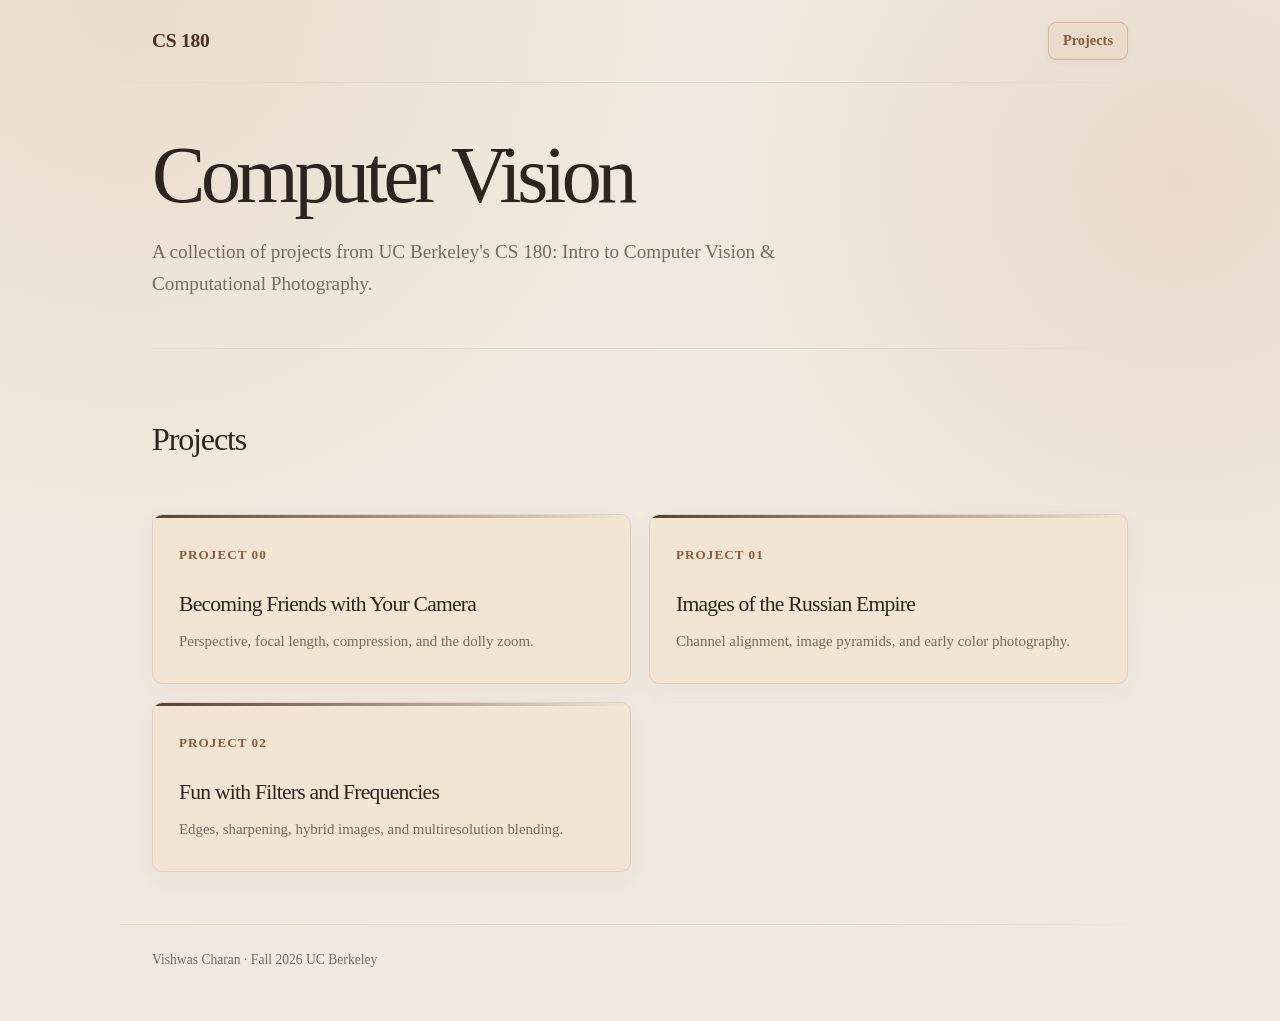
==== commit a214d356: "proj2 site" ====
--- a/index.html
+++ b/index.html
@@ -59,6 +59,16 @@
                 </p>
             </a>
 
+            <a class="project-card" href="/proj2/">
+                <span class="project-number">Project 02</span>
+
+                <h2>Fun with Filters and Frequencies</h2>
+
+                <p>
+                    Edges, sharpening, hybrid images, and multiresolution blending.
+                </p>
+            </a>
+
         </div>
     </section>
 
--- a/style.css
+++ b/style.css
@@ -12,7 +12,7 @@
     --espresso: #4b3325;
 
     --content-width: 1040px;
-    --text-width: 700px;
+    --text-width: 760px;
     --body-font: "Segoe UI";
     --display-font: Candara, "Segoe UI";
     --rule-gradient: linear-gradient(90deg, var(--accent-soft), var(--border) 68%, transparent);
@@ -701,6 +701,176 @@
     text-transform: uppercase;
 }
 
+/* Project 2 */
+
+.proj2-page .prose-block {
+    max-width: 780px;
+    margin: 30px auto 0;
+}
+
+.proj2-page .p2-code-group {
+    display: grid;
+    gap: 28px;
+    max-width: 820px;
+    margin: 35px auto 0;
+}
+
+.proj2-page .p2-code-example h3 {
+    margin: 0 0 10px;
+    color: var(--espresso);
+    font-size: 1.1rem;
+}
+
+.proj2-page .p2-code-example pre {
+    overflow-x: auto;
+    margin: 0;
+    padding: 20px 23px;
+    border: 1px solid #b99d84;
+    border-radius: var(--radius);
+    background: #e8d7c4;
+    color: var(--text);
+    font-size: 0.83rem;
+    line-height: 1.55;
+    tab-size: 4;
+}
+
+.proj2-page .prose-block h3,
+.proj2-page .p2-subsection h3 {
+    margin: 0 0 9px;
+    font-size: 1.35rem;
+}
+
+.proj2-page .prose-block p,
+.proj2-page .p2-subsection > p {
+    margin-top: 10px;
+    color: var(--muted);
+}
+
+.proj2-page .p2-subsection {
+    max-width: 900px;
+    margin: 46px auto 0;
+    padding-top: 25px;
+    border-top: 1px solid var(--border);
+}
+
+.proj2-page .p2-subsection h4 {
+    margin: 32px 0 5px;
+    color: var(--espresso);
+    font-family: var(--display-font);
+    font-size: 1.13rem;
+    font-weight: 600;
+}
+
+.proj2-page .p2-note {
+    max-width: 780px;
+    margin: 27px auto 0;
+    color: var(--muted);
+}
+
+.proj2-page .p2-math {
+    max-width: 780px;
+    margin: 26px auto 0;
+    overflow-x: auto;
+}
+
+.proj2-page p math,
+.proj2-page figcaption math { font-size: 1em; }
+
+.proj2-page .p2-grid {
+    display: grid;
+    gap: 26px 16px;
+    max-width: 900px;
+    margin: 28px auto 0;
+    align-items: start;
+}
+
+.proj2-page .p2-grid-two { grid-template-columns: repeat(2, minmax(0, 1fr)); }
+.proj2-page .p2-grid-three { grid-template-columns: repeat(3, minmax(0, 1fr)); }
+.proj2-page .p2-grid-four { grid-template-columns: repeat(4, minmax(0, 1fr)); }
+.proj2-page .p2-grid-five { grid-template-columns: repeat(5, minmax(0, 1fr)); }
+.proj2-page .p2-narrow { max-width: 660px; }
+
+.proj2-page .p2-grid figure,
+.proj2-page .p2-wide-figure { margin: 0; }
+
+.proj2-page .p2-grid img { width: 100%; height: auto; }
+
+.proj2-page .p2-grid figcaption,
+.proj2-page .p2-wide-figure figcaption {
+    margin-top: 9px;
+    color: var(--muted);
+    font-size: 0.84rem;
+    line-height: 1.5;
+}
+
+.proj2-page .p2-portrait-row .image-frame img {
+    width: 100%;
+    height: auto;
+}
+
+.proj2-page .p2-derek-crop { aspect-ratio: 16 / 15; }
+
+.proj2-page .p2-portrait-row .p2-derek-crop img {
+    height: 100%;
+    object-fit: cover;
+    object-position: center bottom;
+}
+
+.proj2-page .p2-box-crop img {
+    transform: scale(1.05);
+    transform-origin: center;
+}
+
+.proj2-page .p2-filter-grid .image-frame {
+    display: grid;
+    place-items: center;
+    width: 130px;
+    height: 130px;
+    margin: auto;
+}
+
+.proj2-page .p2-filter-grid img {
+    height: 100%;
+    image-rendering: pixelated;
+}
+
+.proj2-page .p2-filter-grid figcaption { text-align: center; }
+
+.proj2-page .p2-fft-grid .image-frame { border: 1px solid var(--border); }
+.proj2-page .p2-fft-grid figcaption { font-size: 0.77rem; }
+
+.proj2-page .p2-stack-group {
+    display: grid;
+    gap: 27px;
+    max-width: 900px;
+    margin: 34px auto 0;
+}
+
+.proj2-page .p2-stack-levels {
+    display: grid;
+    grid-template-columns: repeat(5, minmax(0, 1fr));
+    margin-bottom: 7px;
+    color: var(--accent);
+    font-size: 0.74rem;
+    font-weight: 650;
+    letter-spacing: 0.04em;
+    text-align: center;
+}
+
+.proj2-page .p2-wide-figure {
+    max-width: 900px;
+    margin: 32px auto 0;
+}
+
+.proj2-page .p2-wide-figure img {
+    display: block;
+    width: 100%;
+    height: auto;
+}
+
+.proj2-page .p2-reference-figure { max-width: 740px; }
+.proj2-page .p2-oraple { max-width: 620px; }
+
 /* Homepage project cards */
 
 .projects {
@@ -843,6 +1013,24 @@
     .site-footer {
         padding: 20px 20px 35px;
     }
+
+    .proj2-page .p2-grid-three,
+    .proj2-page .p2-grid-four,
+    .proj2-page .p2-grid-five {
+        grid-template-columns: repeat(2, minmax(0, 1fr));
+    }
+
+    .proj2-page .p2-fft-grid { gap: 20px 10px; }
+}
+
+@media (max-width: 460px) {
+    .proj2-page .p2-grid-two,
+    .proj2-page .p2-grid-three,
+    .proj2-page .p2-grid-four {
+        grid-template-columns: 1fr;
+    }
+
+    .proj2-page .p2-grid-five { grid-template-columns: repeat(2, minmax(0, 1fr)); }
 }
 
 /* Printing for Gradescope PDF */
@@ -875,6 +1063,10 @@
     .offset-table tr {
         break-inside: avoid;
     }
-}
-
-
+
+    .proj2-page .p2-reference-figure {
+        max-width: 600px;
+    }
+}
+
+
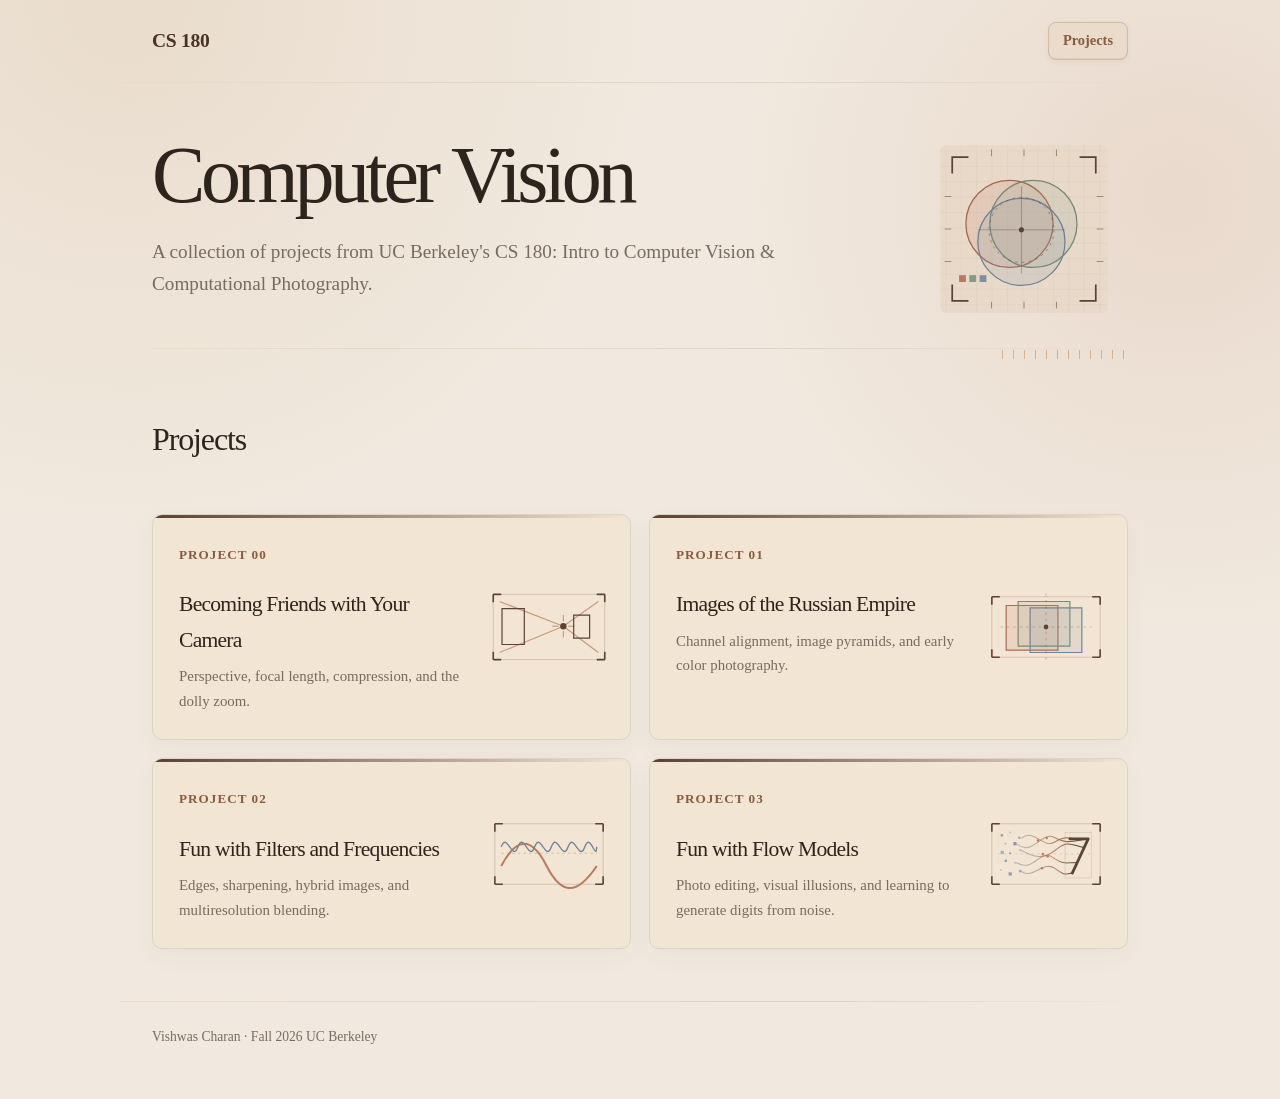
==== commit 3ff8a665: "proj3 done" ====
--- a/index.html
+++ b/index.html
@@ -69,6 +69,12 @@
                 </p>
             </a>
 
+            <a class="project-card" href="/proj3/">
+                <span class="project-number">Project 03</span>
+                <h2>Fun with Flow Models</h2>
+                <p>Photo editing, visual illusions, and learning to generate digits from noise.</p>
+            </a>
+
         </div>
     </section>
 
--- a/style.css
+++ b/style.css
@@ -316,9 +316,21 @@
 /* Dividers */
 
 .divider {
+    position: relative;
     height: 1px;
     background: var(--rule-gradient);
     margin: 48px 0;
+}
+
+.divider::after {
+    content: "";
+    position: absolute;
+    top: 2px;
+    right: 0;
+    width: 136px;
+    height: 9px;
+    background: repeating-linear-gradient(90deg, transparent 0 10px, var(--caramel) 10px 11px);
+    opacity: 0.55;
 }
 
 .project-hero + .divider {
@@ -934,6 +946,114 @@
     font-size: 0.93rem;
 }
 
+/* Imaging details shared by the portfolio */
+
+main > header:first-child {
+    position: relative;
+}
+
+main > header:first-child::after {
+    content: "";
+    position: absolute;
+    top: 0;
+    right: 10px;
+    width: 188px;
+    height: 188px;
+    background: url("/assets/vision-aperture.svg") center / contain no-repeat;
+    opacity: 0.9;
+    pointer-events: none;
+}
+
+main > header:first-child h1 {
+    max-width: calc(100% - 205px);
+}
+
+.project-page > .project-hero::after {
+    top: 8px;
+    right: 0;
+    width: 235px;
+    height: 158px;
+}
+
+.project-page > .project-hero h1 {
+    max-width: calc(100% - 250px);
+}
+
+.proj0-page > .project-hero::after { background-image: url("/assets/card-perspective.svg"); }
+.proj1-page > .project-hero::after { background-image: url("/assets/card-channels.svg"); }
+.proj2-page > .project-hero::after { background-image: url("/assets/card-frequencies.svg"); }
+.proj3-page > .project-hero::after { background-image: url("/assets/card-flow.svg"); }
+
+.field-record {
+    display: grid;
+    grid-template-columns: repeat(3, minmax(0, 1fr));
+    max-width: 860px;
+    margin: 34px 0 0;
+    padding: 14px 0;
+    border-top: 1px solid var(--border);
+    border-bottom: 1px solid var(--border);
+}
+
+.field-record > div {
+    min-width: 0;
+    padding: 0 18px;
+    border-left: 1px solid var(--border);
+}
+
+.field-record > div:first-child {
+    padding-left: 0;
+    border-left: 0;
+}
+
+.field-record dt {
+    margin-bottom: 3px;
+    color: var(--accent);
+    font-size: 0.66rem;
+    font-weight: 700;
+    letter-spacing: 0.11em;
+    text-transform: uppercase;
+}
+
+.field-record dd {
+    margin: 0;
+    color: var(--espresso);
+    font-family: var(--display-font);
+    font-size: 1rem;
+    line-height: 1.3;
+}
+
+.field-record + .project-jump-links { margin-top: 24px; }
+
+.project-card {
+    padding-right: 155px;
+}
+
+.project-card::after {
+    content: "";
+    position: absolute;
+    top: 50%;
+    right: 17px;
+    width: 128px;
+    height: 92px;
+    background-position: center;
+    background-repeat: no-repeat;
+    background-size: contain;
+    opacity: 0.9;
+    transform: translateY(-50%);
+    transition: transform 0.24s ease;
+    pointer-events: none;
+}
+
+.project-card:nth-child(1)::after { background-image: url("/assets/card-perspective.svg"); }
+.project-card:nth-child(2)::after { background-image: url("/assets/card-channels.svg"); }
+.project-card:nth-child(3)::after { background-image: url("/assets/card-frequencies.svg"); }
+.project-card:nth-child(4)::after { background-image: url("/assets/card-flow.svg"); }
+
+.project-card:hover::after,
+.project-card:focus-visible::after {
+    transform: translateY(-50%) scale(1.045);
+}
+
 /* Footer */
 
 .site-footer {
@@ -949,6 +1069,11 @@
 }
 
 /* Mobile */
+
+@media (max-width: 850px) {
+    main > header:first-child::after { display: none; }
+    main > header:first-child h1 { max-width: 900px; }
+}
 
 @media (max-width: 700px) {
     nav {
@@ -1021,6 +1146,26 @@
     }
 
     .proj2-page .p2-fft-grid { gap: 20px 10px; }
+
+    .field-record {
+        grid-template-columns: 1fr;
+        padding: 0;
+    }
+
+    .field-record > div,
+    .field-record > div:first-child {
+        display: grid;
+        grid-template-columns: 100px minmax(0, 1fr);
+        gap: 14px;
+        padding: 10px 0;
+        border-left: 0;
+        border-bottom: 1px solid var(--border);
+    }
+
+    .field-record > div:last-child { border-bottom: 0; }
+
+    .field-record dt { margin-bottom: 0; }
+
 }
 
 @media (max-width: 460px) {
@@ -1031,6 +1176,14 @@
     }
 
     .proj2-page .p2-grid-five { grid-template-columns: repeat(2, minmax(0, 1fr)); }
+
+    .project-card { padding-right: 26px; }
+    .project-card::after { display: none; }
+}
+
+@media (prefers-reduced-motion: reduce) {
+    html { scroll-behavior: auto; }
+    .project-card::after { transition: none; }
 }
 
 /* Printing for Gradescope PDF */
@@ -1067,6 +1220,7 @@
     .proj2-page .p2-reference-figure {
         max-width: 600px;
     }
-}
-
-
+
+}
+
+
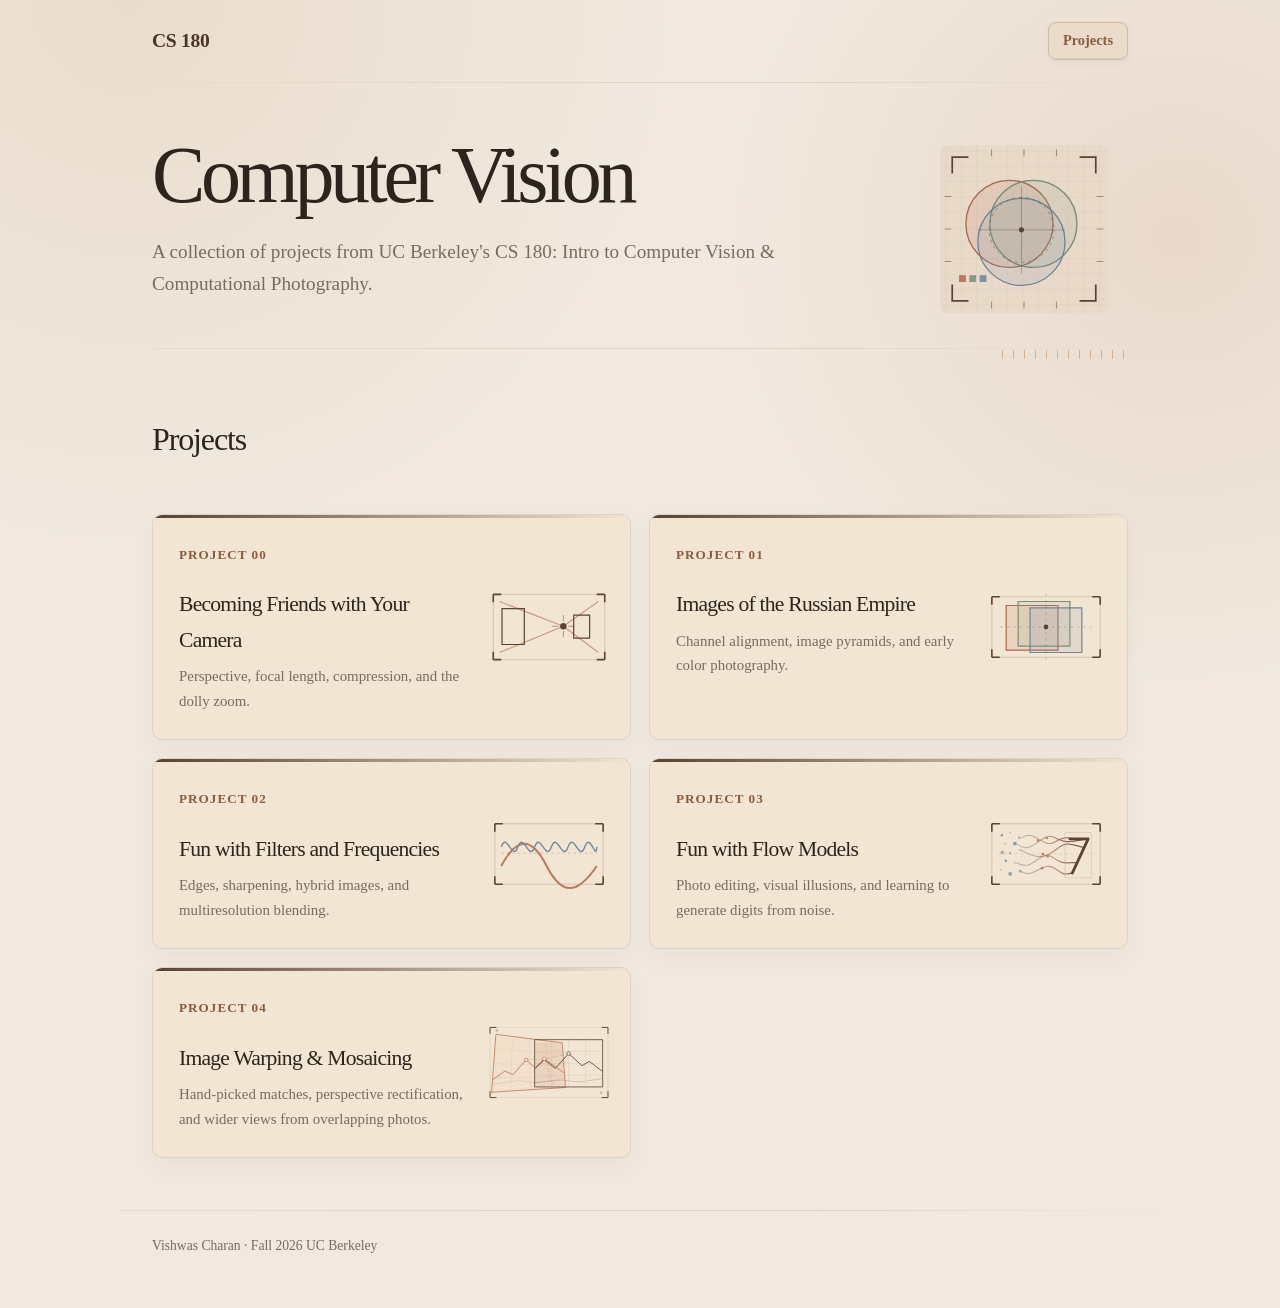
==== commit a6ef708f: "proj 4a" ====
--- a/index.html
+++ b/index.html
@@ -75,6 +75,12 @@
                 <p>Photo editing, visual illusions, and learning to generate digits from noise.</p>
             </a>
 
+            <a class="project-card" href="/proj4/">
+                <span class="project-number">Project 04</span>
+                <h2>Image Warping &amp; Mosaicing</h2>
+                <p>Hand-picked matches, perspective rectification, and wider views from overlapping photos.</p>
+            </a>
+
         </div>
     </section>
 
--- a/style.css
+++ b/style.css
@@ -883,6 +883,191 @@
 .proj2-page .p2-reference-figure { max-width: 740px; }
 .proj2-page .p2-oraple { max-width: 620px; }
 
+/* Project 4: registration, rectification, and mosaics */
+
+.proj4-page .p4-contents { margin-top: 22px; }
+.proj4-page > .divider { margin: 32px 0; }
+.proj4-page .project-section { padding-bottom: 32px; }
+.proj4-page .p4-nav-row {
+    display: grid;
+    grid-template-columns: 90px minmax(0, 1fr);
+    gap: 20px;
+    padding: 12px 0;
+    align-items: center;
+    border-top: 1px solid var(--border);
+}
+.proj4-page .p4-part-link {
+    align-self: center;
+    color: var(--espresso);
+    font-size: .88rem;
+    font-weight: 650;
+    text-decoration-color: var(--caramel);
+    text-underline-offset: 4px;
+}
+.proj4-page .p4-nav-row .project-jump-links { margin: 0; gap: 10px 14px; align-items: center; }
+.proj4-page .p4-nav-empty { padding-bottom: 0; }
+.proj4-page .p4-part-heading {
+    padding: 0 0 18px;
+    scroll-margin-top: 30px;
+}
+.proj4-page .p4-part-heading h2 {
+    margin: 10px 0 12px;
+    font-size: clamp(1.8rem, 4vw, 2.5rem);
+}
+.proj4-page .p4-part-heading p { margin-bottom: 0; color: var(--muted); }
+.proj4-page .p4-part-heading + .project-section { border-top: 1px solid var(--border); padding-top: 24px; }
+.proj4-page .p4-copy { max-width: 760px; margin: 18px auto 0; }
+.proj4-page .p4-copy h3 { margin: 0 0 10px; font-size: 1.35rem; }
+.proj4-page .p4-copy p { margin: 8px 0 0; }
+.proj4-page .p4-copy,
+.proj4-page .p4-copy p,
+.proj4-page .p4-subsection > p { color: var(--muted); }
+.proj4-page .p4-subsection {
+    max-width: 900px;
+    margin: 26px auto 0;
+    padding-top: 18px;
+    border-top: 1px solid var(--border);
+}
+.proj4-page .p4-subsection h3 { margin: 0 0 12px; font-size: 1.35rem; }
+.proj4-page .p4-subsection > p { margin: 12px 0 0; }
+.proj4-page .p4-grid {
+    display: grid;
+    gap: 22px 20px;
+    max-width: 900px;
+    margin: 18px auto 0;
+    align-items: start;
+}
+.proj4-page .p4-pair { grid-template-columns: repeat(2, minmax(0, 1fr)); }
+.proj4-page .p4-three { grid-template-columns: repeat(3, minmax(0, 1fr)); }
+.proj4-page .p4-four { grid-template-columns: repeat(4, minmax(0, 1fr)); }
+.proj4-page .p4-sources { grid-template-columns: 1fr; max-width: 640px; }
+.proj4-page .p4-vertical-sources { grid-template-columns: repeat(2, minmax(0, 1fr)); max-width: 720px; gap: 22px 24px; }
+.proj4-page .p4-grid figure { min-width: 0; margin: 0; }
+.proj4-page .p4-grid img,
+.proj4-page .p4-figure img { display: block; width: 100%; height: auto; }
+.proj4-page figcaption { margin-top: 8px; color: var(--muted); font-size: .82rem; line-height: 1.55; }
+.proj4-page .p4-figure { max-width: 900px; margin: 18px auto 0; }
+.proj4-page .p4-original { max-width: 520px; }
+.proj4-page .p4-window-crop { position: relative; }
+.proj4-page .p4-window-crop img { position: absolute; max-width: none; height: auto; }
+.proj4-page .p4-window1-source { aspect-ratio: 350 / 270; }
+.proj4-page .p4-window1-source img { width: 182.857143%; left: -40.857143%; top: -27.777778%; }
+.proj4-page .p4-window2-source { aspect-ratio: 300 / 294; }
+.proj4-page .p4-window2-source img { width: 213.333333%; left: -46%; top: -11.564626%; }
+.proj4-page .p4-window1-result,
+.proj4-page .p4-window2-result { aspect-ratio: 341 / 301; }
+.proj4-page .p4-window1-result img { width: 230.498534%; left: -64.222874%; top: -39.534884%; }
+.proj4-page .p4-window2-result img { width: 289.149560%; left: -37.829912%; top: -84.053156%; }
+.proj4-page .p4-panorama { max-width: 900px; }
+.proj4-page .p4-equation { max-width: 760px; margin: 16px auto 0; overflow-x: auto; }
+.proj4-page .p4-equation math { width: max-content; min-width: 100%; padding: 5px 0; }
+.proj4-page p math { font-size: 1em; }
+.proj4-page .p4-system { font-size: .91rem; }
+.proj4-page .p4-plot { mix-blend-mode: multiply; }
+.proj4-page .p4-match-grid { gap: 22px; }
+.proj4-page .p4-match-grid.p4-pair { grid-template-columns: 1fr; max-width: 960px; }
+.proj4-page .p4-match-grid.p4-three { grid-template-columns: 1fr; max-width: 900px; }
+.proj4-page .p4-plot-crop { position: relative; overflow: hidden; }
+.proj4-page .p4-landscape-matches { aspect-ratio: 1200 / 370; }
+.proj4-page .p4-portrait-matches { aspect-ratio: 800 / 660; }
+.proj4-page .p4-plot-crop img { position: absolute; left: 0; width: 100%; height: auto; }
+.proj4-page .p4-landscape-matches img { top: -17.5676%; }
+.proj4-page .p4-portrait-matches img { top: -25.7576%; }
+.proj4-page .p4-matrices {
+    display: grid;
+    grid-template-columns: repeat(3, minmax(0, 1fr));
+    gap: 0 20px;
+    margin-top: 16px;
+}
+.proj4-page .p4-matrix { min-width: 0; padding: 12px 0 16px; border-top: 1px solid var(--border); }
+.proj4-page .p4-matrix h4 { margin: 0; font-size: .9rem; font-weight: 650; color: var(--espresso); }
+.proj4-page .p4-matrix p { margin: 3px 0 8px; color: var(--muted); font-size: .76rem; }
+.proj4-page .p4-matrix math { overflow-x: auto; margin: 0; padding: 3px 0; font-size: .75rem; }
+.proj4-page .p4-methods {
+    display: grid;
+    grid-template-columns: repeat(2, minmax(0, 1fr));
+    gap: 28px;
+    max-width: 760px;
+    margin: 20px auto 0;
+}
+.proj4-page .p4-methods article { border-top: 1px solid var(--border); padding-top: 12px; }
+.proj4-page .p4-methods h3 { margin: 0 0 8px; font-size: 1.25rem; }
+.proj4-page .p4-methods p { margin: 0; color: var(--muted); }
+.proj4-page .p4-timing-wrap { max-width: 520px; margin: 22px auto 0; overflow-x: auto; }
+.proj4-page .p4-timing { width: 100%; border-collapse: collapse; font-size: .84rem; font-variant-numeric: tabular-nums; }
+.proj4-page .p4-timing caption { padding-bottom: 12px; text-align: left; color: var(--accent); font-size: .76rem; letter-spacing: .07em; text-transform: uppercase; }
+.proj4-page .p4-timing th,
+.proj4-page .p4-timing td { padding: 10px 12px; text-align: left; border-bottom: 1px solid var(--border); }
+.proj4-page .p4-timing thead th { background: var(--accent-soft); color: var(--espresso); font-weight: 600; }
+.proj4-page .p4-timing tbody th { font-weight: 500; }
+.proj4-page .p4-process {
+    display: grid;
+    grid-template-columns: repeat(3, minmax(0, 1fr));
+    gap: 26px;
+    max-width: 820px;
+    margin: 32px auto;
+    padding: 22px 0;
+    list-style: none;
+    border-block: 1px solid var(--border);
+}
+.proj4-page .p4-process li { display: flex; gap: 13px; }
+.proj4-page .p4-process li > span { color: var(--caramel); font-family: var(--display-font); font-size: 1.3rem; font-style: italic; }
+.proj4-page .p4-process strong { color: var(--espresso); font-weight: 600; }
+.proj4-page .p4-process p { margin: 6px 0 0; color: var(--muted); font-size: .84rem; line-height: 1.6; }
+.proj4-page .p4-vertical-layout {
+    display: grid;
+    grid-template-columns: minmax(0, 430px) minmax(0, 1fr);
+    gap: 30px;
+    max-width: 860px;
+    margin: 22px auto 0;
+    align-items: start;
+}
+.proj4-page .p4-vertical-result { width: 100%; margin: 0; }
+.proj4-page .p4-vertical-copy { padding-top: 8px; }
+.proj4-page .p4-vertical-copy h4 { margin: 0 0 14px; font-family: var(--display-font); font-size: 1.35rem; font-weight: 500; color: var(--espresso); }
+.proj4-page .p4-vertical-copy p { color: var(--muted); font-size: .94rem; }
+.proj4-page .p4-part-b { margin-top: 16px; padding: 24px 0 30px; border-top: 1px solid var(--border); min-height: 130px; }
+
+@media (max-width: 850px) {
+    .proj4-page > .project-hero h1 { max-width: 100%; }
+    .proj4-page .p4-matrices { grid-template-columns: repeat(2, minmax(0, 1fr)); }
+    .proj4-page .p4-process { gap: 18px; }
+}
+@media (max-width: 700px) {
+    .proj4-page .p4-nav-row { grid-template-columns: 1fr; gap: 14px; }
+    .proj4-page .p4-four,
+    .proj4-page .p4-three { grid-template-columns: repeat(2, minmax(0, 1fr)); }
+    .proj4-page .p4-vertical-sources { max-width: 640px; }
+    .proj4-page .p4-matrices { grid-template-columns: 1fr; }
+    .proj4-page .p4-matrix math { font-size: .91rem; }
+    .proj4-page .p4-process { grid-template-columns: 1fr; gap: 22px; }
+    .proj4-page .p4-vertical-layout { grid-template-columns: 1fr; gap: 12px; }
+    .proj4-page .p4-vertical-result { max-width: 330px; }
+    .proj4-page .p4-vertical-copy { padding-top: 8px; }
+    .proj4-page .p4-equation { font-size: .9rem; }
+}
+@media (max-width: 460px) {
+    .proj4-page .p4-pair,
+    .proj4-page .p4-methods,
+    .proj4-page .p4-match-grid { grid-template-columns: 1fr; }
+    .proj4-page .p4-sources { max-width: 100%; }
+    .proj4-page .p4-vertical-sources { grid-template-columns: 1fr; max-width: 360px; }
+    .proj4-page .p4-matrix math { font-size: .77rem; }
+    .proj4-page .p4-timing { font-size: .75rem; }
+    .proj4-page .p4-timing th,
+    .proj4-page .p4-timing td { padding: 9px 7px; }
+}
+@media print {
+    .proj4-page .p4-contents { display: none; }
+    .proj4-page .p4-equation { overflow: visible; }
+    .proj4-page .p4-matrix,
+    .proj4-page .p4-methods,
+    .proj4-page .p4-timing-wrap { break-inside: avoid; }
+    .proj4-page .p4-vertical-result { max-width: 260px; }
+    .proj4-page .p4-part-b { min-height: 0; }
+    .proj4-page h3 { break-after: avoid; }
+}
+
 /* Homepage project cards */
 
 .projects {
@@ -983,6 +1168,7 @@
 .proj1-page > .project-hero::after { background-image: url("/assets/card-channels.svg"); }
 .proj2-page > .project-hero::after { background-image: url("/assets/card-frequencies.svg"); }
 .proj3-page > .project-hero::after { background-image: url("/assets/card-flow.svg"); }
+.proj4-page > .project-hero::after { background-image: url("/assets/card-mosaics.svg"); }
 
 .field-record {
     display: grid;
@@ -1048,6 +1234,7 @@
 .project-card:nth-child(2)::after { background-image: url("/assets/card-channels.svg"); }
 .project-card:nth-child(3)::after { background-image: url("/assets/card-frequencies.svg"); }
 .project-card:nth-child(4)::after { background-image: url("/assets/card-flow.svg"); }
+.project-card:nth-child(5)::after { background-image: url("/assets/card-mosaics.svg"); }
 
 .project-card:hover::after,
 .project-card:focus-visible::after {
